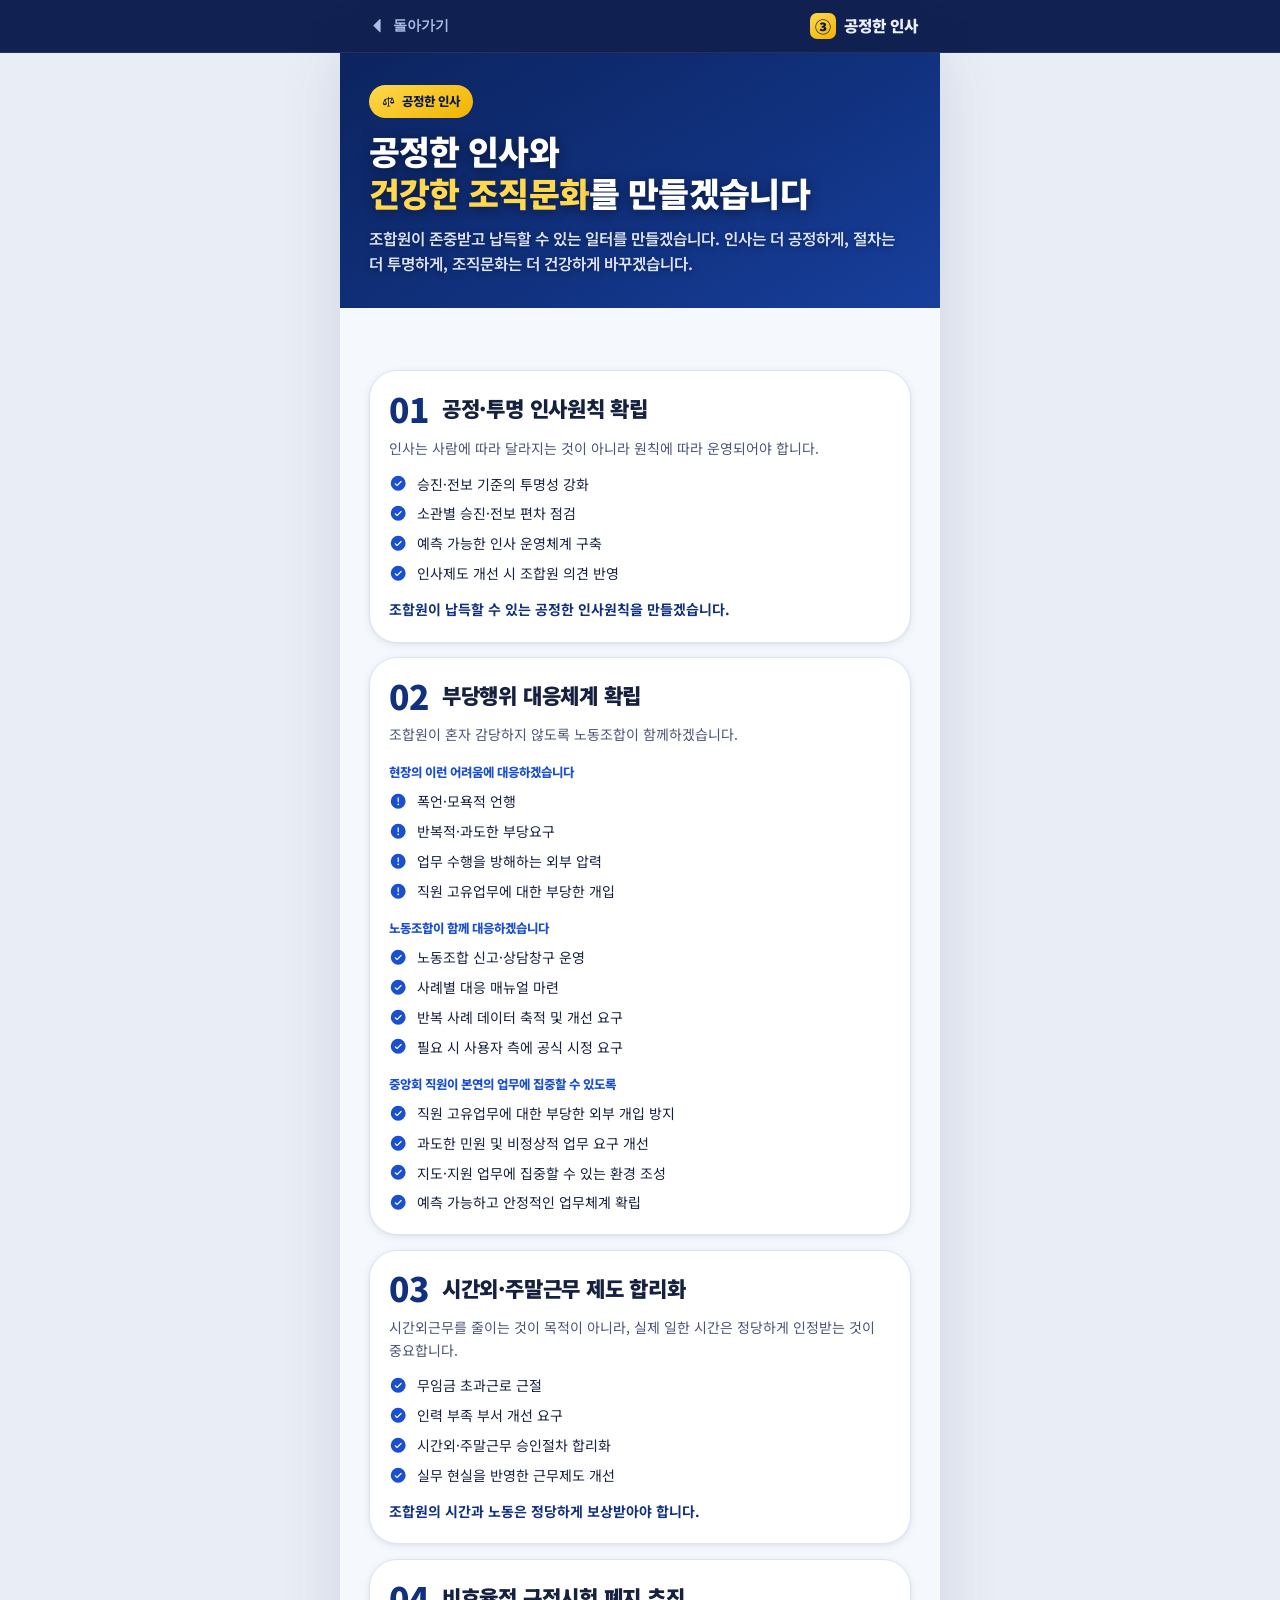
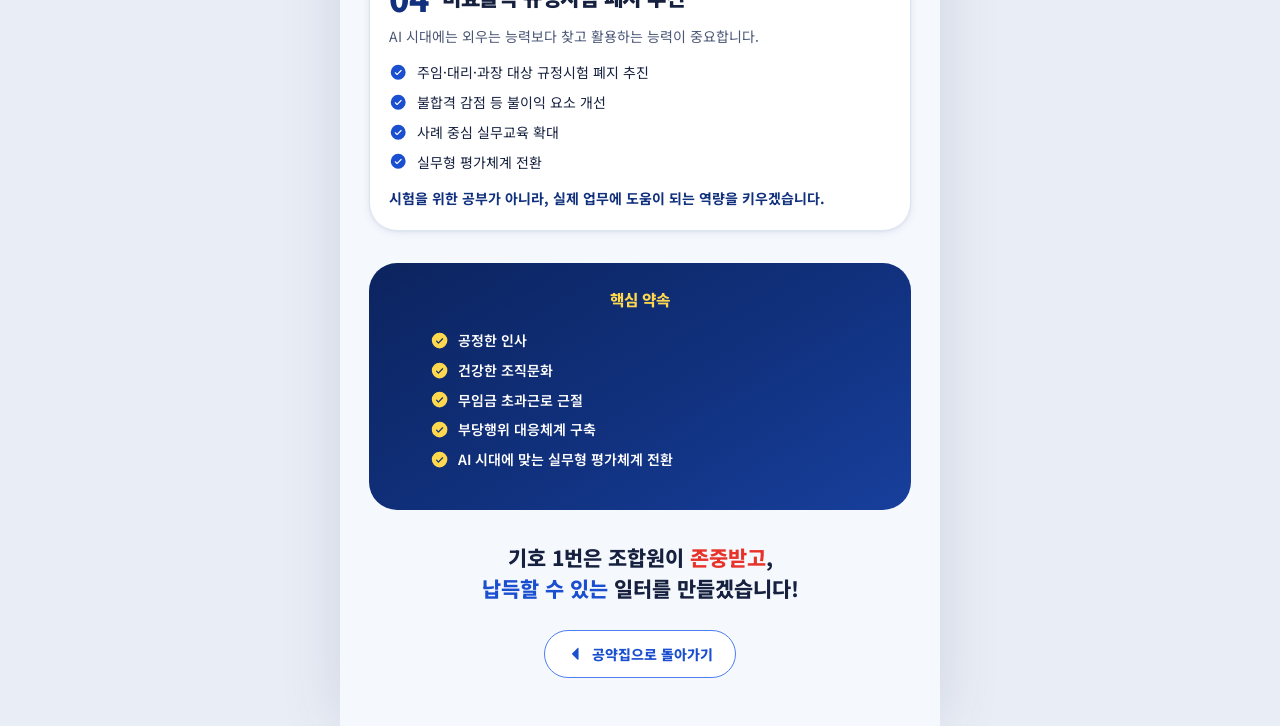
==== fair.html @ b84ca9b5 "공약집 콘텐츠 보강 및 상세 페이지 추가 - 상세 페이지 신규: fair / future / life / it-center / index-print - 후보 이미지 갱신, 신규 이" ====
<!DOCTYPE html>
<html lang="ko">
<head>
<meta charset="UTF-8">
<meta name="viewport" content="width=device-width, initial-scale=1.0, viewport-fit=cover">
<title>공정한 인사와 건강한 조직문화 · 기호 1번 공약집</title>
<link rel="preconnect" href="https://fonts.googleapis.com">
<link rel="preconnect" href="https://fonts.gstatic.com" crossorigin>
<link href="https://fonts.googleapis.com/css2?family=Noto+Sans+KR:wght@400;500;700;800;900&display=swap" rel="stylesheet">
<link rel="stylesheet" href="styles/tokens.css">
<link rel="stylesheet" href="styles/pledgebook.css">
<link rel="stylesheet" href="styles/icons.css">
<link rel="stylesheet" href="styles/detail.css">
</head>
<body>

<header class="dbar">
  <div class="dbar__in">
    <button class="dbar__back" onclick="history.length>1?history.back():location.href='index.html#pledges'"><i class="ic ic-caret-left"></i>돌아가기</button>
    <span class="dbar__t"><span class="dbar__num">③</span>공정한 인사</span>
  </div>
</header>

<main class="dpage">

  <section class="dhero">
    <div class="dhero__cap">
      <span class="dhero__badge"><i class="ic ic-scales"></i>공정한 인사</span>
      <h1 class="dhero__title">공정한 인사와<br><span class="gold">건강한 조직문화</span>를 만들겠습니다</h1>
      <p class="dhero__sub">조합원이 존중받고 납득할 수 있는 일터를 만들겠습니다. 인사는 더 공정하게, 절차는 더 투명하게, 조직문화는 더 건강하게 바꾸겠습니다.</p>
    </div>
  </section>

  <section class="dsec">
    <div class="dlist">

      <!-- 01 -->
      <article class="dcard">
        <div class="dcard__head"><span class="dcard__no">01</span><h3 class="dcard__title">공정·투명 인사원칙 확립</h3></div>
        <p class="dcard__lead">인사는 사람에 따라 달라지는 것이 아니라 원칙에 따라 운영되어야 합니다.</p>
        <ul class="dchecks">
          <li><i class="ic ic-check-circle"></i><span>승진·전보 기준의 투명성 강화</span></li>
          <li><i class="ic ic-check-circle"></i><span>소관별 승진·전보 편차 점검</span></li>
          <li><i class="ic ic-check-circle"></i><span>예측 가능한 인사 운영체계 구축</span></li>
          <li><i class="ic ic-check-circle"></i><span>인사제도 개선 시 조합원 의견 반영</span></li>
        </ul>
        <p class="dcard__lead" style="margin:.9rem 0 0;color:var(--navy-700);font-weight:700">조합원이 납득할 수 있는 공정한 인사원칙을 만들겠습니다.</p>
      </article>

      <!-- 02 -->
      <article class="dcard">
        <div class="dcard__head"><span class="dcard__no">02</span><h3 class="dcard__title">부당행위 대응체계 확립</h3></div>
        <p class="dcard__lead">조합원이 혼자 감당하지 않도록 노동조합이 함께하겠습니다.</p>
        <div class="dgroup">
          <div class="dgroup__t">현장의 이런 어려움에 대응하겠습니다</div>
          <ul class="dchecks">
            <li><i class="ic ic-warning-circle"></i><span>폭언·모욕적 언행</span></li>
            <li><i class="ic ic-warning-circle"></i><span>반복적·과도한 부당요구</span></li>
            <li><i class="ic ic-warning-circle"></i><span>업무 수행을 방해하는 외부 압력</span></li>
            <li><i class="ic ic-warning-circle"></i><span>직원 고유업무에 대한 부당한 개입</span></li>
          </ul>
        </div>
        <div class="dgroup">
          <div class="dgroup__t">노동조합이 함께 대응하겠습니다</div>
          <ul class="dchecks">
            <li><i class="ic ic-check-circle"></i><span>노동조합 신고·상담창구 운영</span></li>
            <li><i class="ic ic-check-circle"></i><span>사례별 대응 매뉴얼 마련</span></li>
            <li><i class="ic ic-check-circle"></i><span>반복 사례 데이터 축적 및 개선 요구</span></li>
            <li><i class="ic ic-check-circle"></i><span>필요 시 사용자 측에 공식 시정 요구</span></li>
          </ul>
        </div>
        <div class="dgroup">
          <div class="dgroup__t">중앙회 직원이 본연의 업무에 집중할 수 있도록</div>
          <ul class="dchecks">
            <li><i class="ic ic-check-circle"></i><span>직원 고유업무에 대한 부당한 외부 개입 방지</span></li>
            <li><i class="ic ic-check-circle"></i><span>과도한 민원 및 비정상적 업무 요구 개선</span></li>
            <li><i class="ic ic-check-circle"></i><span>지도·지원 업무에 집중할 수 있는 환경 조성</span></li>
            <li><i class="ic ic-check-circle"></i><span>예측 가능하고 안정적인 업무체계 확립</span></li>
          </ul>
        </div>
      </article>

      <!-- 03 -->
      <article class="dcard">
        <div class="dcard__head"><span class="dcard__no">03</span><h3 class="dcard__title">시간외·주말근무 제도 합리화</h3></div>
        <p class="dcard__lead">시간외근무를 줄이는 것이 목적이 아니라, 실제 일한 시간은 정당하게 인정받는 것이 중요합니다.</p>
        <ul class="dchecks">
          <li><i class="ic ic-check-circle"></i><span>무임금 초과근로 근절</span></li>
          <li><i class="ic ic-check-circle"></i><span>인력 부족 부서 개선 요구</span></li>
          <li><i class="ic ic-check-circle"></i><span>시간외·주말근무 승인절차 합리화</span></li>
          <li><i class="ic ic-check-circle"></i><span>실무 현실을 반영한 근무제도 개선</span></li>
        </ul>
        <p class="dcard__lead" style="margin:.9rem 0 0;color:var(--navy-700);font-weight:700">조합원의 시간과 노동은 정당하게 보상받아야 합니다.</p>
      </article>

      <!-- 04 -->
      <article class="dcard">
        <div class="dcard__head"><span class="dcard__no">04</span><h3 class="dcard__title">비효율적 규정시험 폐지 추진</h3></div>
        <p class="dcard__lead">AI 시대에는 외우는 능력보다 찾고 활용하는 능력이 중요합니다.</p>
        <ul class="dchecks">
          <li><i class="ic ic-check-circle"></i><span>주임·대리·과장 대상 규정시험 폐지 추진</span></li>
          <li><i class="ic ic-check-circle"></i><span>불합격 감점 등 불이익 요소 개선</span></li>
          <li><i class="ic ic-check-circle"></i><span>사례 중심 실무교육 확대</span></li>
          <li><i class="ic ic-check-circle"></i><span>실무형 평가체계 전환</span></li>
        </ul>
        <p class="dcard__lead" style="margin:.9rem 0 0;color:var(--navy-700);font-weight:700">시험을 위한 공부가 아니라, 실제 업무에 도움이 되는 역량을 키우겠습니다.</p>
      </article>
    </div>
  </section>

  <div class="dpromise">
    <div class="dpromise__t">핵심 약속</div>
    <ul class="dpromise__list">
      <li><i class="ic ic-check-circle"></i><span>공정한 인사</span></li>
      <li><i class="ic ic-check-circle"></i><span>건강한 조직문화</span></li>
      <li><i class="ic ic-check-circle"></i><span>무임금 초과근로 근절</span></li>
      <li><i class="ic ic-check-circle"></i><span>부당행위 대응체계 구축</span></li>
      <li><i class="ic ic-check-circle"></i><span>AI 시대에 맞는 실무형 평가체계 전환</span></li>
    </ul>
  </div>

  <div class="dclose">
    <p>기호 1번은 조합원이 <span class="red">존중받고</span>,<br><span class="blue">납득할 수 있는</span> 일터를 만들겠습니다!</p>
  </div>

  <div class="dback"><a href="index.html#pledges"><i class="ic ic-caret-left"></i>공약집으로 돌아가기</a></div>

</main>

<script src="data/icons.js"></script>
<script>
(function(){var m=window.ICONS||{};document.querySelectorAll('i.ic').forEach(function(el){var c=[].slice.call(el.classList).find(function(x){return x.indexOf('ic-')===0;});if(c&&m[c.slice(3)])el.innerHTML='<svg viewBox="0 0 256 256" aria-hidden="true">'+m[c.slice(3)]+'</svg>';});})();
</script>
</body>
</html>
---- styles/tokens.css ----
/* =====================================================================
   기호 1번 온라인 공약집 — 디자인 토큰
   전국금융산업노동조합 새마을금고중앙회지부 제2대 임원선거
   기존 공보물의 캠페인 비주얼 언어를 코드화한 토큰 세트
   ===================================================================== */

:root {
  /* ---- Color: Navy (신뢰/안정, hero·footer·헤더 배경) ---- */
  --navy-900: #08184a;
  --navy-800: #0c245f;
  --navy-700: #11317e;
  --navy-600: #173f9c;

  /* ---- Color: Blue (primary, 아이콘·번호배지·액션) ---- */
  --blue-600: #1a4fd0;
  --blue-500: #2563eb;
  --blue-400: #4f7ef0;
  --blue-100: #e6eefc;
  --blue-50:  #f3f7fe;

  /* ---- Color: Red (강조 키워드·핵심 숫자) ---- */
  --red-600: #d62318;
  --red-500: #e8332a;
  --red-100: #fde7e5;

  /* ---- Color: Gold (기호 1번·후보명, 네이비 위에서) ---- */
  --gold-500: #ffce21;
  --gold-400: #ffd84e;
  --gold-600: #f0b400;

  /* ---- Neutrals ---- */
  --ink:      #16213f;   /* 본문 기본 */
  --ink-soft: #4a5675;   /* 보조 본문 */
  --ink-mute: #8a94ad;   /* 캡션 */
  --line:     #dde4f2;   /* 카드 보더 */
  --line-soft:#eef2fa;
  --paper:    #f5f8fd;   /* 페이지 배경 */
  --white:    #ffffff;

  /* on-dark variants */
  --on-navy:        #eaf0ff;
  --on-navy-soft:   #aebde6;

  /* ---- Type families (전체 Noto Sans KR 통일) ---- */
  --font-display: 'Noto Sans KR', sans-serif;   /* 초강조 헤드라인 (900) */
  --font-head:    'Noto Sans KR', sans-serif;   /* 섹션 타이틀 (800/900) */
  --font-body:    'Noto Sans KR', sans-serif;   /* 본문 */

  /* ---- Type scale (fluid) ---- */
  --t-hero:   clamp(2.6rem, 7.5vw, 5.2rem);
  --t-h1:     clamp(2rem, 5vw, 3.4rem);
  --t-h2:     clamp(1.5rem, 3.4vw, 2.4rem);
  --t-h3:     clamp(1.15rem, 2vw, 1.5rem);
  --t-lead:   clamp(1.05rem, 1.6vw, 1.3rem);
  --t-body:   clamp(0.98rem, 1.2vw, 1.08rem);
  --t-sm:     0.875rem;
  --t-xs:     0.78rem;

  /* ---- Radius ---- */
  --r-sm: 8px;
  --r-md: 14px;
  --r-lg: 20px;
  --r-xl: 28px;
  --r-pill: 999px;

  /* ---- Shadow / elevation ---- */
  --sh-card:  0 2px 10px rgba(16, 34, 80, 0.07), 0 1px 3px rgba(16, 34, 80, 0.05);
  --sh-raise: 0 12px 32px rgba(13, 36, 95, 0.14), 0 4px 10px rgba(13, 36, 95, 0.08);
  --sh-navy:  0 18px 44px rgba(8, 24, 74, 0.34);
  --sh-inset: inset 0 0 0 1px var(--line);

  /* ---- Spacing rhythm ---- */
  --gap: clamp(1rem, 2.4vw, 1.6rem);
  --section-pad: clamp(3.5rem, 8vw, 7rem);
  --maxw: 1120px;

  /* ---- Brand gradients ---- */
  --grad-navy: linear-gradient(150deg, #0c245f 0%, #11317e 55%, #173f9c 100%);
  --grad-blue-badge: linear-gradient(160deg, #2a63e8 0%, #143fa8 100%);
  --grad-gold: linear-gradient(150deg, #ffd84e, #f0b400);
}

/* =====================================================================
   Semantic base
   ===================================================================== */
* { box-sizing: border-box; }
html { -webkit-text-size-adjust: 100%; scroll-behavior: smooth; }
body {
  margin: 0;
  font-family: var(--font-body);
  font-size: var(--t-body);
  line-height: 1.72;
  color: var(--ink);
  background: var(--paper);
  word-break: keep-all;       /* 한글 단어 단위 줄바꿈 */
  -webkit-font-smoothing: antialiased;
  text-rendering: optimizeLegibility;
}

h1, h2, h3, h4 { font-family: var(--font-head); margin: 0; line-height: 1.2; font-weight: 900; letter-spacing: -0.01em; }
p { margin: 0; }
a { color: inherit; text-decoration: none; }
img { display: block; max-width: 100%; }

.display { font-family: var(--font-display); font-weight: 900; line-height: 1.08; letter-spacing: -0.01em; }

/* 강조 토큰 — 기존 공보물의 키워드 강조 방식 */
.em-red   { color: var(--red-500); }
.em-blue  { color: var(--blue-600); }
.em-gold  { color: var(--gold-600); }
.em-under { background: linear-gradient(transparent 62%, var(--gold-400) 62%); padding: 0 .04em; }

/* 레이아웃 유틸 */
.wrap { width: 100%; max-width: var(--maxw); margin-inline: auto; padding-inline: clamp(1.1rem, 4vw, 2rem); }
.center { text-align: center; }
.stack { display: flex; flex-direction: column; }
---- styles/pledgebook.css ----
/* =====================================================================
   기호 1번 온라인 공약집 — 컴포넌트 (모바일 앱형 단일 컬럼)
   ===================================================================== */

:root { --col: 600px; --bnav-h: 64px; }

body { background: #e9eef6; }

/* 앱 컬럼 — 모바일 풀폭, 데스크톱 중앙 카드 */
.app {
  width: 100%; max-width: var(--col);
  margin-inline: auto;
  background: var(--paper);
  min-height: 100vh;
  padding-bottom: calc(var(--bnav-h) + env(safe-area-inset-bottom, 0px) + 8px);
  box-shadow: 0 0 60px rgba(8,24,74,.12);
  overflow: clip;
}

/* ---------------------------------------------------------------------
   Top bar
   --------------------------------------------------------------------- */
.topbar {
  position: sticky; top: 0; z-index: 40;
  background: rgba(8,24,74,.96); backdrop-filter: blur(8px);
  color: var(--on-navy); border-bottom: 1px solid rgba(255,255,255,.08);
}
.topbar__inner {
  max-width: var(--col); margin-inline: auto;
  height: 52px; display: flex; align-items: center; gap: .8rem;
  padding-inline: clamp(1rem, 5vw, 1.4rem);
}
.topbar__mark { display: flex; align-items: center; gap: .5rem; font-family: var(--font-head); font-weight: 900; font-size: .98rem; }
.topbar__num { display: grid; place-items: center; width: 26px; height: 26px; border-radius: 6px; background: var(--grad-gold); color: var(--navy-900); font-family: var(--font-display); font-size: 1rem; line-height: 1; }
.topbar__names { margin-left: auto; font-size: var(--t-sm); color: var(--on-navy-soft); font-weight: 500; }

/* ---------------------------------------------------------------------
   Hero
   --------------------------------------------------------------------- */
.hero { position: relative; overflow: hidden; background: var(--grad-navy); color: var(--on-navy); padding: 0; }
/* media wrapper holds the FULL portrait castle + scrim + copy + candidates */
.hero__media { position: relative; }
/* castle shown in FULL (no crop) — 세로 성벽 + 깃발 전체 노출 */
.hero__castle { display: block; width: 100%; height: auto; object-fit: cover; object-position: center top; z-index: 1; }
/* legibility scrim — darken the top (copy) and bottom (candidate base → navy) */
.hero__scrim { position: absolute; inset: 0; z-index: 2; pointer-events: none;
  background:
    linear-gradient(112deg, rgba(4,11,38,.82) 0%, rgba(4,11,38,.5) 44%, rgba(4,11,38,.08) 70%, transparent 82%),
    linear-gradient(180deg, rgba(4,11,38,.72) 0%, rgba(4,11,38,.28) 26%, transparent 46%),
    linear-gradient(180deg, transparent 72%, rgba(8,24,74,.45) 88%, var(--navy-900) 100%); }

/* full catchphrase (title + sub together) overlaid top-left */
.hero__in { position: absolute; top: 0; left: 0; right: 0; z-index: 4; padding: clamp(1.3rem,5vw,2.1rem) clamp(1.3rem,5vw,1.8rem) 0; }
.hero__eyebrow { display: inline-flex; align-items: center; gap: .5rem; font-size: var(--t-xs); font-weight: 800; color: #fff; margin-bottom: .8rem; text-shadow: 0 1px 3px rgba(0,0,0,.85), 0 2px 8px rgba(0,0,0,.6); }
.hero__eyebrow::before { content: ""; width: 22px; height: 2px; background: var(--gold-500); }
.hero__title { font-family: var(--font-display); font-weight: 900; font-size: clamp(2.1rem,8.8vw,3.3rem); line-height: 1.08; letter-spacing: -.02em; margin: 0; display: flex; flex-direction: column; text-shadow: 0 1px 2px rgba(0,0,0,.6), 0 2px 6px rgba(0,0,0,.55), 0 6px 22px rgba(0,0,0,.6); }
.hero__title .l1, .hero__title .l2 { color: #fff; }
.hero__title .l3 { color: #ff5346; text-shadow: 0 1px 2px rgba(0,0,0,.7), 0 2px 8px rgba(0,0,0,.55), 0 0 1px rgba(0,0,0,.6); }
.hero__rule { width: 44px; height: 3px; background: rgba(255,255,255,.8); margin: .9rem 0; border-radius: 2px; box-shadow: 0 1px 3px rgba(0,0,0,.5); }
.hero__sub { font-size: clamp(1rem,3.8vw,1.25rem); color: #fff; font-weight: 700; line-height: 1.55; margin: 0; text-shadow: 0 1px 2px rgba(0,0,0,.8), 0 2px 10px rgba(0,0,0,.65); }
.hero__sub b { color: #ff6a5e; font-weight: 800; }

/* hero 3-person photo row — stand in front of the wall base (bottom of media) */
.hero__trio { position: absolute; bottom: 0; left: 0; right: 0; z-index: 4; display: grid; grid-template-columns: 1fr 1.18fr 1fr; align-items: end; gap: 0; }
.hero__trio figure { position: relative; margin: 0; text-align: center; }
.hero__trio img { width: 100%; display: block; filter: drop-shadow(0 6px 10px rgba(4,10,30,.55)) drop-shadow(0 16px 30px rgba(4,10,30,.5)) drop-shadow(0 0 2px rgba(0,0,0,.45)); -webkit-mask-image: linear-gradient(to bottom, #000 72%, transparent 99%); mask-image: linear-gradient(to bottom, #000 72%, transparent 99%); }
.hero__trio .p-side { z-index: 1; }
.hero__trio .p-lead { z-index: 2; margin-bottom: 0; }
.hero__trio .p-side img { width: 116%; }
.hero__trio .p-left img { margin-right: -16%; }
.hero__trio .p-right img { margin-left: -16%; }
.hero__trio figcaption { position: absolute; left: 50%; bottom: 2.4rem; transform: translateX(-50%); white-space: nowrap; z-index: 5; }
.htag { display: inline-flex; flex-direction: column; align-items: center; gap: 1px; background: rgba(8,24,74,.66); border: 1px solid rgba(255,255,255,.18); backdrop-filter: blur(4px); border-radius: var(--r-pill); padding: .3rem .8rem; }
.htag b { font-family: var(--font-head); font-weight: 900; font-size: .95rem; color: #fff; line-height: 1; }
.htag span { font-size: .58rem; color: var(--gold-400); font-weight: 700; }
.hero__trio .p-lead .htag b { color: #fff; }
.hero__trioground { position: absolute; left: 0; right: 0; bottom: -2.4rem; height: 60%; background: radial-gradient(60% 80% at 50% 100%, rgba(79,126,240,.4), transparent 70%); pointer-events: none; }

/* hero candidate rectangular badges (강민규 · 김삼중 · 오동희) */
.hero__badges { position: relative; z-index: 4; display: grid; grid-template-columns: repeat(3, 1fr); gap: 2px; background: rgba(255,255,255,.1); padding: 2px; }
.hbadge { display: flex; flex-direction: column; align-items: center; gap: .35rem; text-align: center; padding: .9rem .5rem 1rem; background: linear-gradient(180deg, #16357e 0%, #0b1f56 100%); }
.hbadge__role { font-family: var(--font-head); font-weight: 700; font-size: clamp(.62rem,2.4vw,.78rem); color: #cdd9f5; }
.hbadge__name { font-family: var(--font-head); font-weight: 900; font-size: clamp(1.05rem,4.6vw,1.5rem); color: #fff; line-height: 1; letter-spacing: -.01em; }
.hbadge__tag { font-size: clamp(.6rem,2.4vw,.78rem); color: #b9c6ea; line-height: 1.5; margin-top: .15rem; word-break: keep-all; }
.hbadge__tag b { display: block; font-family: var(--font-head); font-weight: 800; color: var(--gold-400); font-size: clamp(.72rem,2.9vw,.92rem); margin-top: .1rem; }

/* team cards */
.team-grid { display: grid; gap: .7rem; }
.tcard { background: var(--white); border: 1px solid var(--line); border-radius: var(--r-lg); padding: 1.1rem 1.2rem; box-shadow: var(--sh-card); display: flex; flex-direction: column; gap: .35rem; border-left: 4px solid var(--blue-500); }
.tcard--lead { border-left-color: var(--gold-500); background: linear-gradient(180deg, var(--blue-50), var(--white)); }
.tcard__role { font-size: var(--t-xs); font-weight: 700; color: var(--blue-600); }
.tcard--lead .tcard__role { color: var(--gold-600); }
.tcard__name { font-family: var(--font-head); font-weight: 900; font-size: 1.5rem; color: var(--navy-800); letter-spacing: -.01em; display: flex; align-items: baseline; gap: .5rem; }
.tcard__name small { font-family: var(--font-body); font-weight: 500; font-size: .72rem; color: var(--ink-mute); }
.tcard__tag { font-size: var(--t-sm); color: var(--ink-soft); line-height: 1.5; margin-top: .2rem; }
.tcard__tag b { font-family: var(--font-head); font-weight: 800; color: var(--ink); }

/* Buttons */
.btn { display: inline-flex; align-items: center; justify-content: center; gap: .55rem; font-family: var(--font-head); font-weight: 800; font-size: 1.02rem; padding: .95rem 1.3rem; border-radius: var(--r-md); border: none; cursor: pointer; transition: transform .12s ease, box-shadow .15s ease, background .15s; }
.btn .ic { font-size: 1.2em; }
.btn:active { transform: scale(.97); }
.btn--gold { background: var(--grad-gold); color: var(--navy-900); box-shadow: 0 6px 18px rgba(240,180,0,.32); }
.btn--gold:hover { box-shadow: 0 9px 24px rgba(240,180,0,.42); }
.btn--ghost { background: rgba(255,255,255,.08); color: #fff; border: 1.5px solid rgba(255,255,255,.28); }
.btn--ghost:hover { background: rgba(255,255,255,.16); }

/* ---------------------------------------------------------------------
   Section scaffold
   --------------------------------------------------------------------- */
.sec { padding: clamp(2.4rem,8vw,3.4rem) clamp(1.3rem,5vw,1.8rem); }
.sec--tint { background: var(--white); }
.sec--navy { background: var(--grad-navy); color: var(--on-navy); }
.sec__head { margin-bottom: 1.5rem; }
.kicker { display: inline-flex; align-items: center; gap: .45rem; font-family: var(--font-head); font-weight: 800; font-size: var(--t-xs); color: var(--blue-600); background: var(--blue-100); padding: .38rem .8rem; border-radius: var(--r-pill); margin-bottom: .8rem; }
.kicker .ic { font-size: 1.05em; }
.kicker--plain { background: var(--blue-50); }
.sec--navy .kicker { color: var(--navy-900); background: var(--gold-400); }
.sec__title { font-family: var(--font-head); font-weight: 900; font-size: clamp(1.5rem,6vw,2rem); letter-spacing: -.02em; line-height: 1.22; }
.sec__title .red { color: var(--red-500); }
.sec--navy .sec__title .red { color: var(--gold-400); }
.sec__lead { margin-top: .6rem; color: var(--ink-soft); font-size: var(--t-sm); }
.sec--navy .sec__lead { color: var(--on-navy-soft); }
.sec__sub { margin: 2.2rem 0 1.1rem; }
.sub__title { font-family: var(--font-head); font-weight: 900; font-size: clamp(1.2rem,4.5vw,1.5rem); letter-spacing: -.01em; }
.sub__title .red { color: var(--red-500); }

/* ---------------------------------------------------------------------
   Stat grid (count-up)
   --------------------------------------------------------------------- */
.statgrid { display: grid; grid-template-columns: repeat(2,1fr); gap: .7rem; }
.stat { background: var(--white); border: 1px solid var(--line); border-radius: var(--r-lg); padding: 1.2rem 1rem; text-align: center; box-shadow: var(--sh-card); }
.stat .ic { font-size: 1.7rem; color: var(--blue-600); }
.stat__num { font-family: var(--font-display); font-size: clamp(1.9rem,8vw,2.5rem); line-height: 1; margin: .5rem 0 .35rem; color: var(--navy-800); }
.stat__num small { font-size: .42em; font-family: var(--font-head); margin-left: 1px; }
.stat__lab { font-size: var(--t-xs); color: var(--ink-soft); font-weight: 500; line-height: 1.45; word-break: keep-all; }

/* ---------------------------------------------------------------------
   Before / After
   --------------------------------------------------------------------- */
.ba-grid { display: grid; grid-template-columns: repeat(2,1fr); gap: .7rem; }
@media (max-width: 380px) { .ba-grid { grid-template-columns: 1fr; } }
.ba { background: var(--white); border: 1px solid var(--line); border-radius: var(--r-md); padding: 1rem; box-shadow: var(--sh-card); display: flex; flex-direction: column; gap: .7rem; }
.ba__cat { display: inline-flex; align-items: center; gap: .35rem; font-size: var(--t-xs); font-weight: 700; color: var(--blue-600); }
.ba__cat .ic { font-size: 1.05em; }
.ba__title { font-family: var(--font-head); font-weight: 800; font-size: .98rem; letter-spacing: -.01em; line-height: 1.3; }
.ba__rows { display: grid; grid-template-columns: 1fr auto 1fr; align-items: center; gap: .35rem; margin-top: auto; }
.ba__from, .ba__to { border-radius: 10px; padding: .55rem .35rem; text-align: center; }
.ba__from { background: var(--line-soft); }
.ba__to { background: var(--blue-50); border: 1.5px solid var(--blue-400); }
.ba__cap { display: block; font-size: .62rem; font-weight: 700; margin-bottom: .2rem; }
.ba__from .ba__cap { color: var(--ink-mute); } .ba__to .ba__cap { color: var(--blue-600); }
.ba__val { font-family: var(--font-head); font-weight: 900; font-size: .95rem; line-height: 1.15; }
.ba__from .ba__val { color: var(--ink-mute); } .ba__to .ba__val { color: var(--blue-600); }
.ba__arrow { color: var(--red-500); font-size: 1.1rem; }

/* Achievements list */
.achv-more { margin-top: 1.4rem; text-align: center; }
.achv-toggle { display: inline-flex; align-items: center; gap: .5rem; cursor: pointer; font-family: var(--font-head); font-weight: 800; font-size: var(--t-sm); color: var(--blue-600); background: var(--white); border: 1.5px solid var(--blue-400); border-radius: var(--r-pill); padding: .7rem 1.3rem; }
.achv-toggle:hover { background: var(--blue-600); color: #fff; }
.achv-toggle .ic { transition: transform .25s; }
.achv-toggle[aria-expanded="true"] .ic { transform: rotate(90deg); }
.achv-list { margin-top: 1.2rem; display: grid; gap: .55rem; text-align: left; }
.achv-list[hidden] { display: none; }
.achv-item { display: grid; grid-template-columns: auto 1fr; gap: .7rem; align-items: start; background: var(--white); border: 1px solid var(--line); border-radius: var(--r-md); padding: .8rem .95rem; }
.achv-item .ic { color: var(--blue-600); font-size: 1.25rem; margin-top: .1rem; }
.achv-item h4 { font-family: var(--font-head); font-weight: 800; font-size: var(--t-sm); margin-bottom: .15rem; }
.achv-item p { font-size: var(--t-xs); color: var(--ink-soft); line-height: 1.5; }
.achv-item .chg { color: var(--red-500); font-weight: 700; }

/* ---------------------------------------------------------------------
   책임 — 4개 하위 카테고리 카드 (navy section)
   --------------------------------------------------------------------- */
.cat-list { display: grid; gap: 1rem; }
.cat { background: rgba(255,255,255,.06); border: 1px solid rgba(255,255,255,.14); border-radius: var(--r-xl); padding: 1.4rem 1.3rem 1.3rem; }
.cat--it { border-color: rgba(255,206,33,.5); background: linear-gradient(180deg, rgba(255,206,33,.08), rgba(255,255,255,.04)); }
.cat__head { display: flex; align-items: center; gap: .7rem; margin-bottom: .7rem; }
.cat__no { font-family: var(--font-display); font-size: clamp(1.7rem,6vw,2.2rem); color: var(--gold-400); line-height: 1; flex: none; }
.cat__title { font-family: var(--font-head); font-weight: 900; font-size: clamp(1.12rem,4.4vw,1.45rem); color: #fff; letter-spacing: -.01em; line-height: 1.28; }
.cat__lead { font-family: var(--font-head); font-weight: 800; font-size: var(--t-sm); color: var(--gold-400); margin: 0 0 1rem; }
.cat__points { list-style: none; margin: 0; padding: 0; display: grid; gap: .6rem; }
.cat__points li { display: grid; grid-template-columns: auto 1fr; gap: .65rem; align-items: start; font-size: var(--t-sm); color: #e7edfb; line-height: 1.5; word-break: keep-all; }
.cat__points .ic { color: var(--gold-400); font-size: 1.2rem; margin-top: .05rem; }
.cat__note { margin: 1.1rem 0 0; padding-top: 1rem; border-top: 1px solid rgba(255,255,255,.13); font-size: var(--t-xs); color: #c2cef0; line-height: 1.65; word-break: keep-all; }
.cat__more { margin-top: 1.2rem; display: inline-flex; align-items: center; gap: .45rem; font-family: var(--font-head); font-weight: 800; font-size: var(--t-sm); color: var(--navy-900); background: var(--grad-gold); border: none; border-radius: var(--r-pill); padding: .65rem 1.25rem; cursor: pointer; transition: transform .12s, box-shadow .15s; }
.cat__more .ic { font-size: 1.05em; }
.cat__more:hover { box-shadow: 0 6px 16px rgba(240,180,0,.4); }
.cat__more:active { transform: scale(.97); }
.cat__draft { margin: .8rem 0 0; font-size: var(--t-xs); color: #e7edfb; background: rgba(255,255,255,.07); border: 1px dashed rgba(255,206,33,.55); border-radius: var(--r-md); padding: .8rem .95rem; line-height: 1.6; }
.cat__draft[hidden] { display: none; }

/* ---------------------------------------------------------------------
   Infographic gallery
   --------------------------------------------------------------------- */
.gallery-grid { display: grid; grid-template-columns: repeat(2,1fr); gap: .65rem; }
.gcard { position: relative; display: block; border: none; padding: 0; cursor: pointer; background: var(--white); border: 1px solid var(--line); border-radius: var(--r-md); overflow: hidden; box-shadow: var(--sh-card); text-align: left; transition: transform .14s ease, box-shadow .18s ease; }
.gcard:hover { transform: translateY(-2px); box-shadow: var(--sh-raise); }
.gcard:active { transform: scale(.98); }
.gcard img { width: 100%; aspect-ratio: 16/9; object-fit: cover; object-position: top center; display: block; background: var(--blue-50); }
.gcard__no { position: absolute; top: 6px; left: 6px; display: grid; place-items: center; min-width: 24px; height: 24px; padding: 0 5px; border-radius: 7px; background: var(--navy-800); color: var(--gold-400); font-family: var(--font-display); font-size: .95rem; line-height: 1; box-shadow: 0 2px 6px rgba(0,0,0,.25); }
.gcard__zoom { position: absolute; top: 6px; right: 6px; display: grid; place-items: center; width: 26px; height: 26px; border-radius: 8px; background: rgba(8,24,74,.78); color: #fff; font-size: .9rem; }
.gcard__cap { display: block; padding: .55rem .65rem; font-family: var(--font-head); font-weight: 800; font-size: .78rem; line-height: 1.32; color: var(--ink); word-break: keep-all; }

/* ---------------------------------------------------------------------
   Pledge accordion
   --------------------------------------------------------------------- */
.pledge-list { display: grid; gap: .6rem; }
.pledge { background: var(--white); border: 1px solid var(--line); border-radius: var(--r-lg); overflow: hidden; box-shadow: var(--sh-card); color: var(--ink); }
.pledge--flag { border-color: var(--gold-500); box-shadow: 0 0 0 1px var(--gold-500), var(--sh-card); }
.pledge__head { width: 100%; display: grid; grid-template-columns: auto auto 1fr auto; align-items: center; gap: .7rem; padding: .9rem 1rem; background: none; border: none; cursor: pointer; text-align: left; font: inherit; }
.pledge__no { font-family: var(--font-display); font-size: 1.5rem; line-height: 1; color: var(--navy-700); }
.pledge--flag .pledge__no { color: var(--gold-600); }
.pledge__icbox { display: grid; place-items: center; width: 38px; height: 38px; border-radius: 11px; background: var(--grad-navy); color: var(--blue-400); }
.pledge__icbox .ic { font-size: 1.3rem; }
.pledge__head-tx { min-width: 0; }
.pledge__cat { display: block; font-size: .66rem; font-weight: 700; color: var(--ink-mute); margin-bottom: .12rem; }
.pledge__cat b { color: var(--gold-600); }
.pledge__title { display: block; font-family: var(--font-head); font-weight: 900; font-size: 1rem; letter-spacing: -.01em; line-height: 1.28; color: var(--ink); word-break: keep-all; }
.pledge__title em { font-style: normal; color: var(--red-500); }
.pledge__chev { color: var(--ink-mute); font-size: 1.1rem; transition: transform .28s ease; }
.pledge.open .pledge__chev { transform: rotate(90deg); }
.pledge__panel { display: grid; grid-template-rows: 0fr; transition: grid-template-rows .32s ease; }
.pledge.open .pledge__panel { grid-template-rows: 1fr; }
.pledge__panel-in { overflow: hidden; }
.pledge__panel-in > * { padding-inline: 1rem; }
.pledge__sub { color: var(--ink-soft); font-size: var(--t-sm); padding-top: .2rem; padding-bottom: .9rem; }
.pledge__points { display: grid; gap: .65rem; padding-bottom: 1rem; }
.point { display: grid; grid-template-columns: auto 1fr; gap: .7rem; align-items: start; }
.point__ic { display: grid; place-items: center; width: 32px; height: 32px; border-radius: 9px; background: var(--blue-100); color: var(--blue-600); flex: none; }
.point__ic .ic { font-size: 1.15rem; }
.point__tx b { display: block; font-family: var(--font-head); font-weight: 800; font-size: var(--t-sm); line-height: 1.4; color: var(--ink); }
.point__tx > span { color: var(--ink-soft); font-size: var(--t-xs); }
.point__tx em { font-style: normal; color: var(--red-500); font-weight: 700; }
.metric { display: inline-flex; align-items: baseline; gap: .3rem; }
.metric .from { color: var(--ink-mute); text-decoration: line-through; font-weight: 700; }
.metric .arrow { color: var(--red-500); font-weight: 900; }
.metric .to { font-family: var(--font-display); color: var(--red-500); font-size: 1.2em; }
.pledge__foot { display: flex; align-items: center; gap: .55rem; margin: 0 1rem 1rem; padding: .75rem .9rem; background: var(--blue-50); border-radius: var(--r-md); font-family: var(--font-head); font-weight: 800; font-size: var(--t-sm); color: var(--navy-700); }
.pledge__foot .ic { color: var(--blue-600); font-size: 1.25rem; flex: none; }
.pledge__foot em { font-style: normal; color: var(--red-500); }

/* ---------------------------------------------------------------------
   CTA / Share
   --------------------------------------------------------------------- */
.cta { text-align: center; position: relative; overflow: hidden; }
.cta::before { content: ""; position: absolute; inset: 0; background: radial-gradient(80% 90% at 50% 0%, rgba(79,126,240,.3), transparent 60%); }
.cta > * { position: relative; }
.cta__shield .ic { font-size: 3.4rem; color: var(--gold-400); }
.cta__title { font-family: var(--font-display); font-size: clamp(2rem,9vw,2.6rem); line-height: 1.08; margin: .8rem 0; }
.cta__title .gold { color: var(--gold-400); }
.cta__lead { font-size: var(--t-sm); color: var(--on-navy); margin: 0 auto 1.4rem; max-width: 32ch; }
.cta__ballot { display: inline-flex; align-items: center; gap: .8rem; background: rgba(255,255,255,.08); border: 1px solid rgba(255,255,255,.18); border-radius: var(--r-lg); padding: .9rem 1.2rem; }
.cta__ballot .num { display: grid; place-items: center; width: 46px; height: 46px; border-radius: 11px; background: var(--grad-gold); color: var(--navy-900); font-family: var(--font-display); font-size: 1.7rem; }
.cta__ballot .tx { text-align: left; }
.cta__ballot .tx b { display: block; font-family: var(--font-head); font-weight: 900; font-size: 1.05rem; color: #fff; }
.cta__ballot .tx span { font-size: var(--t-xs); color: var(--on-navy-soft); }
.share { margin-top: 2rem; padding-top: 1.6rem; border-top: 1px solid rgba(255,255,255,.14); }
.share__lab { font-size: var(--t-sm); color: var(--on-navy-soft); margin-bottom: .9rem; }
.share__btns { display: flex; gap: .6rem; justify-content: center; }
.sbtn { display: inline-flex; align-items: center; gap: .5rem; font-family: var(--font-head); font-weight: 800; font-size: var(--t-sm); padding: .8rem 1.3rem; border-radius: var(--r-pill); border: 1.5px solid rgba(255,255,255,.28); background: rgba(255,255,255,.08); color: #fff; cursor: pointer; transition: background .15s, transform .12s; }
.sbtn:hover { background: rgba(255,255,255,.18); } .sbtn:active { transform: scale(.96); }
.sbtn .ic { font-size: 1.15em; color: var(--gold-400); }

/* ---------------------------------------------------------------------
   Footer
   --------------------------------------------------------------------- */
.foot { background: var(--navy-900); color: var(--on-navy-soft); padding: 2rem clamp(1.3rem,5vw,1.8rem) 2.4rem; text-align: center; }
.foot__org { font-size: var(--t-sm); font-weight: 600; color: var(--on-navy); line-height: 1.5; }
.foot__id { display: inline-flex; align-items: center; gap: .7rem; margin: 1rem 0; }
.foot__id .num { display: grid; place-items: center; width: 30px; height: 30px; border-radius: 7px; background: var(--grad-gold); color: var(--navy-900); font-family: var(--font-display); font-size: 1.1rem; }
.foot__id .nm { font-family: var(--font-head); font-weight: 900; color: #fff; font-size: 1rem; }
.foot__note { font-size: var(--t-xs); color: var(--ink-mute); line-height: 1.6; }

/* ---------------------------------------------------------------------
   Bottom nav
   --------------------------------------------------------------------- */
.bnav {
  position: fixed; bottom: 0; left: 50%; transform: translateX(-50%);
  width: 100%; max-width: var(--col); z-index: 45;
  display: grid; grid-template-columns: repeat(5,1fr);
  background: rgba(255,255,255,.94); backdrop-filter: blur(12px);
  border-top: 1px solid var(--line);
  box-shadow: 0 -6px 24px rgba(8,24,74,.10);
  padding-bottom: env(safe-area-inset-bottom, 0px);
}
.bnav__btn { display: flex; flex-direction: column; align-items: center; justify-content: center; gap: 2px; height: var(--bnav-h); background: none; border: none; cursor: pointer; color: var(--ink-mute); font-family: var(--font-head); font-weight: 700; font-size: .68rem; transition: color .15s; }
.bnav__btn .ic { font-size: 1.4rem; }
.bnav__btn.active { color: var(--blue-600); }
.bnav__btn:active { transform: scale(.94); }

/* ---------------------------------------------------------------------
   Lightbox
   --------------------------------------------------------------------- */
.lb { position: fixed; inset: 0; z-index: 90; display: none; flex-direction: column; background: rgba(6,15,40,.94); backdrop-filter: blur(6px); }
.lb.open { display: flex; }
.lb__bar { display: flex; align-items: center; justify-content: space-between; padding: 1rem 1.2rem; color: #fff; }
.lb__count { font-family: var(--font-head); font-weight: 800; font-size: var(--t-sm); color: var(--on-navy-soft); }
.lb__count #lb-cur { color: var(--gold-400); }
.lb__close { display: grid; place-items: center; width: 40px; height: 40px; border-radius: 50%; background: rgba(255,255,255,.12); border: none; color: #fff; font-size: 1.3rem; cursor: pointer; }
.lb__close:hover { background: rgba(255,255,255,.22); }
.lb__stage { flex: 1; display: flex; align-items: center; justify-content: center; gap: .4rem; padding: 0 .6rem; min-height: 0; }
.lb__img { max-width: 100%; max-height: 100%; object-fit: contain; border-radius: 10px; box-shadow: 0 20px 60px rgba(0,0,0,.5); }
.lb__nav { flex: none; display: grid; place-items: center; width: 44px; height: 44px; border-radius: 50%; background: rgba(255,255,255,.14); border: none; color: #fff; font-size: 1.4rem; cursor: pointer; transition: background .15s; }
.lb__nav:hover { background: rgba(255,255,255,.26); }
.lb__cap { padding: 1rem 1.2rem calc(1.2rem + env(safe-area-inset-bottom,0px)); text-align: center; color: #fff; font-family: var(--font-head); font-weight: 800; font-size: var(--t-sm); word-break: keep-all; }

/* ---------------------------------------------------------------------
   반응형 하드닝 — 모든 브라우저·소형 화면에서 넘침/찌그러짐 방지
   --------------------------------------------------------------------- */
img, svg, video { max-width: 100%; }
.hbadge, .navcard, .cat, .dcard, .dtask, .hublink, .point, .pledge, .stat, .ba, .achv-item { min-width: 0; }
.hbadge__name, .hbadge__role, .hbadge__tag,
.navcard__title, .navcard__sub, .navcard__desc,
.hublink__tx, .hublink__tx b, .point__tx, .cat__points li, .dchecks li,
.ba__title, .achv-item p, .stat__lab, .hstat__lab { min-width: 0; overflow-wrap: anywhere; }

@media (max-width: 360px) {
  .hbadge { padding: .7rem .28rem .8rem; gap: .25rem; }
  .hbadge__role { font-size: .56rem; }
  .hbadge__tag { font-size: .58rem; }
  .hbadge__tag b { font-size: .66rem; }
  .statgrid { gap: .5rem; }
  .dtasks { grid-template-columns: 1fr; }
  .hub__stats { grid-template-columns: repeat(2,1fr); }
}

/* ---------------------------------------------------------------------
   Reveal + hero entrance
   --------------------------------------------------------------------- */
@media (prefers-reduced-motion: no-preference) {
  .reveal { opacity: 0; transform: translateY(18px); transition: opacity .55s ease, transform .55s ease; }
  .reveal.in { opacity: 1; transform: none; }
  .hero__in > * { animation: heroUp .6s ease both; }
  .hero__ballot { animation-delay: .05s; } .hero__title { animation-delay: .12s; }
  .hero__cta { animation-delay: .36s; } .hero__since { animation-delay: .44s; }
  @keyframes heroUp { from { opacity: 0; transform: translateY(16px); } to { opacity: 1; transform: none; } }
}

/* Desktop niceties */
@media (min-width: 640px) {
  body { padding: 0; }
  .app { margin-top: 0; }
}

/* =====================================================================
   HOME HUB — 4 navigation cards (시작/성과/계승/보호)
   ===================================================================== */
.hub { background: var(--grad-navy); color: var(--on-navy); padding: 3rem clamp(1.3rem,5vw,1.8rem) 2.6rem; position: relative; }
.hub__grid { display: grid; grid-template-columns: 1fr 1fr; gap: .8rem; }
.navcard { position: relative; display: flex; flex-direction: column; gap: .5rem; text-align: left; cursor: pointer; background: rgba(255,255,255,.055); border: 1px solid rgba(255,255,255,.13); border-radius: var(--r-lg); padding: 1.1rem 1rem 1rem; color: inherit; font: inherit; transition: transform .14s ease, background .15s, border-color .15s; overflow: hidden; }
.navcard:hover { transform: translateY(-3px); background: rgba(255,255,255,.1); border-color: rgba(255,206,33,.5); }
.navcard:active { transform: scale(.98); }
.navcard__no { position: absolute; top: .9rem; right: 1rem; display: grid; place-items: center; width: 30px; height: 30px; border-radius: 50%; background: var(--grad-gold); color: var(--navy-900); font-family: var(--font-display); font-size: 1.05rem; line-height: 1; }
.navcard__ic { display: grid; place-items: center; width: 46px; height: 46px; border-radius: 13px; background: rgba(79,126,240,.2); color: var(--gold-400); }
.navcard__ic .ic { font-size: 1.6rem; }
.navcard__title { font-family: var(--font-head); font-weight: 900; font-size: 1.45rem; letter-spacing: -.01em; color: #fff; }
.navcard__sub { font-family: var(--font-head); font-weight: 800; font-size: .82rem; color: var(--gold-400); }
.navcard__desc { font-size: var(--t-xs); color: var(--on-navy-soft); line-height: 1.5; word-break: keep-all; }
.navcard__slot { margin: .4rem 0 .2rem; }
.navcard__slot image-slot { width: 100%; aspect-ratio: 16/10; display: block; border-radius: 10px; overflow: hidden; }
.navcard__slot img { width: 100%; aspect-ratio: 16/10; object-fit: cover; display: block; border-radius: 10px; }
.navcard__go { display: inline-flex; align-items: center; gap: .35rem; margin-top: auto; padding-top: .5rem; font-family: var(--font-head); font-weight: 800; font-size: var(--t-xs); color: #fff; }
.navcard__go .ic { font-size: 1rem; color: var(--gold-400); }

/* home stats — on navy hub */
.hub__stats { display: grid; grid-template-columns: repeat(4,1fr); gap: .5rem; margin-top: 1.4rem; padding-top: 1.6rem; border-top: 1px solid rgba(255,255,255,.13); }
@media (max-width: 460px) { .hub__stats { grid-template-columns: repeat(2,1fr); gap: .7rem; } }
.hstat { text-align: center; }
.hstat .ic { font-size: 1.4rem; color: var(--gold-400); }
.hstat__num { font-family: var(--font-display); font-size: clamp(1.5rem,6vw,1.9rem); line-height: 1; margin: .3rem 0 .2rem; color: #fff; }
.hstat__num small { font-size: .46em; font-family: var(--font-head); }
.hstat__lab { font-size: .62rem; color: var(--on-navy-soft); font-weight: 500; line-height: 1.4; word-break: keep-all; }

/* home resource links */
.hublinks { margin-top: 1.6rem; padding-top: 1.6rem; border-top: 1px solid rgba(255,255,255,.13); display: grid; gap: .6rem; }
.hublinks__head { display: flex; align-items: center; gap: .5rem; font-weight: 800; font-size: var(--t-sm); color: var(--gold-400); margin-bottom: .3rem; }
.hublinks__head .ic { font-size: 1.2rem; }
.hublink { display: grid; grid-template-columns: auto 1fr auto; align-items: center; gap: .8rem; background: rgba(255,255,255,.06); border: 1px solid rgba(255,255,255,.14); border-radius: var(--r-md); padding: .85rem 1rem; text-decoration: none; transition: background .15s, border-color .15s, transform .12s; }
.hublink:hover { background: rgba(255,255,255,.11); border-color: rgba(255,206,33,.5); }
.hublink:active { transform: scale(.99); }
.hublink__ic { display: grid; place-items: center; width: 40px; height: 40px; border-radius: 11px; background: rgba(79,126,240,.2); color: var(--gold-400); flex: none; }
.hublink__ic .ic { font-size: 1.3rem; }
.hublink__tx { min-width: 0; }
.hublink__tx b { display: block; font-weight: 800; font-size: var(--t-sm); color: #fff; line-height: 1.35; word-break: keep-all; }
.hublink__tx span { font-size: var(--t-xs); color: var(--on-navy-soft); }
.hublink__go { color: var(--on-navy-soft); font-size: 1.1rem; flex: none; }
.hublink:hover .hublink__go { color: var(--gold-400); }
.hublinks__note { font-size: var(--t-xs); color: var(--ink-mute); line-height: 1.6; margin-top: .3rem; }

/* home closing band */
.hubclose { text-align: center; margin-top: 1.8rem; padding-top: 1.6rem; border-top: 1px solid rgba(255,255,255,.13); }
.hubclose h2 { font-family: var(--font-display); font-size: clamp(1.6rem,7vw,2.2rem); line-height: 1.12; }
.hubclose h2 .gold { color: var(--gold-400); }
.hubclose p { margin-top: .7rem; font-size: var(--t-sm); color: var(--on-navy-soft); }

/* =====================================================================
   시작 — 다시 세운 노동조합 (story)
   ===================================================================== */
.story__hero { background: var(--blue-50); border: 1px solid var(--line); border-radius: var(--r-xl); padding: 1.3rem; margin-bottom: 1.4rem; }
.story__hero image-slot { width: 100%; aspect-ratio: 16/9; display: block; border-radius: var(--r-md); overflow: hidden; }
.story__hero img { width: 100%; aspect-ratio: 16/9; object-fit: cover; display: block; border-radius: var(--r-md); }
.story__hero figcaption { margin-top: .7rem; font-size: var(--t-xs); color: var(--ink-mute); text-align: center; }
.timeline { display: grid; gap: 0; margin-top: .4rem; }
.tl { display: grid; grid-template-columns: auto 1fr; gap: 1rem; }
.tl__rail { display: flex; flex-direction: column; align-items: center; }
.tl__dot { width: 34px; height: 34px; border-radius: 50%; background: var(--grad-navy); color: var(--gold-400); display: grid; place-items: center; flex: none; box-shadow: 0 0 0 4px var(--blue-50); }
.tl__dot .ic { font-size: 1.1rem; }
.tl__line { width: 2px; flex: 1; background: var(--line); margin: 4px 0; }
.tl:last-child .tl__line { display: none; }
.tl__body { padding-bottom: 1.4rem; }
.tl__when { font-family: var(--font-head); font-weight: 800; font-size: var(--t-xs); color: var(--blue-600); }
.tl__title { font-family: var(--font-head); font-weight: 900; font-size: 1.1rem; margin: .15rem 0 .35rem; letter-spacing: -.01em; }
.tl__title .red { color: var(--red-500); }
.tl__desc { font-size: var(--t-sm); color: var(--ink-soft); line-height: 1.6; }
.draft-note { display: flex; align-items: center; gap: .5rem; margin-top: .6rem; padding: .7rem .9rem; background: var(--gold-50, #fff8e1); border: 1px dashed var(--gold-600); border-radius: var(--r-md); font-size: var(--t-xs); color: #8a6d00; font-weight: 600; }
.draft-note .ic { font-size: 1.1rem; flex: none; }

/* 시작 — 35년 콜아웃 + 내러티브 + 초대 집행부 */
.story__stat { display: flex; align-items: center; gap: 1.1rem; background: var(--grad-navy); color: var(--on-navy); border-radius: var(--r-xl); padding: 1.3rem 1.4rem; margin-bottom: 1.3rem; position: relative; overflow: hidden; }
.story__stat::after { content: ""; position: absolute; right: -20%; top: -40%; width: 70%; height: 180%; background: radial-gradient(circle, rgba(79,126,240,.4), transparent 65%); pointer-events: none; }
.story__stat .big { font-family: var(--font-display); font-size: clamp(3rem,14vw,4.4rem); line-height: .9; color: var(--gold-400); flex: none; }
.story__stat .big small { font-size: .32em; font-family: var(--font-head); }
.story__stat .lbl { font-family: var(--font-head); font-weight: 800; font-size: var(--t-body); line-height: 1.45; }
.story__body { font-size: var(--t-body); color: var(--ink-soft); line-height: 1.8; margin-bottom: 1.6rem; }
.story__body strong { color: var(--ink); font-family: var(--font-head); font-weight: 800; }
.story__body .red { color: var(--red-500); font-weight: 700; }
.founders { background: var(--white); border: 1px solid var(--line); border-radius: var(--r-xl); padding: 1.3rem; box-shadow: var(--sh-card); }
.founders__head { display: flex; align-items: center; gap: .5rem; font-family: var(--font-head); font-weight: 900; font-size: 1.1rem; margin-bottom: 1rem; }
.founders__head .ic { color: var(--blue-600); font-size: 1.3rem; }
.founders__head .badge { font-size: .62rem; font-weight: 800; color: #fff; background: var(--blue-600); padding: .2rem .55rem; border-radius: var(--r-pill); }
.founder-grid { display: grid; gap: .55rem; }
.founder { display: grid; grid-template-columns: auto 1fr; align-items: center; gap: .8rem; padding: .75rem .9rem; background: var(--blue-50); border-radius: var(--r-md); }
.founder__seal { display: grid; place-items: center; width: 38px; height: 38px; border-radius: 50%; background: var(--grad-navy); color: var(--gold-400); flex: none; }
.founder__seal .ic { font-size: 1.15rem; }
.founder__role { font-size: var(--t-xs); font-weight: 700; color: var(--blue-600); }
.founder__name { font-family: var(--font-head); font-weight: 900; font-size: 1.2rem; color: var(--navy-800); letter-spacing: -.01em; }
.founders__note { margin-top: 1rem; padding-top: 1rem; border-top: 1px dashed var(--line); font-size: var(--t-sm); color: var(--ink-soft); line-height: 1.6; text-align: center; }
.founders__note b { font-family: var(--font-head); color: var(--ink); }

/* 시작 — 초대 집행부 (텍스트 버전) */
.founders--text { text-align: center; }
.founders__names { font-family: var(--font-head); font-weight: 800; font-size: clamp(1.15rem,4.5vw,1.45rem); line-height: 1.7; color: var(--ink); letter-spacing: -.01em; }
.founders__names b { font-weight: 900; color: var(--navy-700); }
.founders--text .founders__note { margin-top: 1rem; font-size: var(--t-body); color: var(--ink-soft); }

/* =====================================================================
   계승 — 그 열정을 이어서 (신임 사무국장 + 편지)
   ===================================================================== */
.succ__lead { display: grid; grid-template-columns: auto 1fr; gap: 1.1rem; align-items: center; background: var(--white); border: 1px solid var(--line); border-radius: var(--r-xl); padding: 1.2rem; box-shadow: var(--sh-card); margin-bottom: 1.3rem; }
.succ__photo { width: 110px; flex: none; align-self: end; }
.succ__photo img { width: 100%; display: block; filter: drop-shadow(0 8px 16px rgba(8,24,74,.2)); }
.succ__meta .role { display: inline-block; font-size: var(--t-xs); font-weight: 700; color: #fff; background: var(--blue-600); padding: .25rem .7rem; border-radius: var(--r-pill); margin-bottom: .5rem; }
.succ__meta .name { font-family: var(--font-head); font-weight: 900; font-size: 1.9rem; color: var(--navy-800); letter-spacing: -.01em; line-height: 1; }
.succ__meta .name small { font-family: var(--font-body); font-weight: 500; font-size: .42em; color: var(--ink-mute); margin-left: .4rem; }
.succ__meta .tag { margin-top: .5rem; font-size: var(--t-sm); color: var(--ink-soft); line-height: 1.5; }
.succ__meta .tag b { font-family: var(--font-head); color: var(--ink); }
.letter { position: relative; background: var(--white); border: 1px solid var(--line); border-radius: var(--r-xl); padding: 1.6rem 1.3rem 1.4rem; box-shadow: var(--sh-card); }
.letter__quote { position: absolute; top: -14px; left: 1.2rem; display: grid; place-items: center; width: 40px; height: 40px; border-radius: 11px; background: var(--grad-navy); color: var(--gold-400); }
.letter__quote .ic { font-size: 1.3rem; }
.letter__from { font-family: var(--font-head); font-weight: 800; font-size: var(--t-xs); color: var(--blue-600); margin-bottom: .6rem; }
.letter__body { font-size: var(--t-body); color: var(--ink); line-height: 1.85; }
.letter__body p + p { margin-top: .9rem; }
.letter__sign { margin-top: 1.2rem; text-align: right; font-size: var(--t-sm); color: var(--ink-soft); }
.letter__sign b { font-family: var(--font-head); font-weight: 800; color: var(--ink); }
---- styles/icons.css ----
/* =====================================================================
   기호 1번 공약집 — 아이콘 (Phosphor fill SVG, 인라인 삽입)
   <i class="ic ic-shield-check"></i> → JS가 inline <svg>를 주입
   색은 currentColor(상위 color) 상속, 크기는 font-size(1em) 기준
   ===================================================================== */
.ic {
  display: inline-flex;
  align-items: center;
  justify-content: center;
  width: 1em;
  height: 1em;
  flex: none;
  line-height: 0;
  vertical-align: -0.135em;
}
.ic > svg { width: 1em; height: 1em; display: block; fill: currentColor; }
---- styles/detail.css ----
/* =====================================================================
   기호 1번 공약집 — 세부 페이지 공용 스타일 (책임 파트 하위 페이지)
   IT센터 세부 페이지와 동일 포맷
   ===================================================================== */
.dpage { width: 100%; max-width: var(--col, 600px); margin-inline: auto; background: var(--paper); min-height: 100vh; box-shadow: 0 0 60px rgba(8,24,74,.12); overflow: clip; padding-bottom: 3rem; }

/* top bar */
.dbar { position: sticky; top: 0; z-index: 40; background: rgba(8,24,74,.96); backdrop-filter: blur(8px); color: var(--on-navy); border-bottom: 1px solid rgba(255,255,255,.08); }
.dbar__in { max-width: var(--col,600px); margin-inline: auto; height: 52px; display: flex; align-items: center; gap: .7rem; padding-inline: clamp(1rem,5vw,1.4rem); }
.dbar__back { display: inline-flex; align-items: center; gap: .35rem; font-weight: 800; font-size: var(--t-sm); color: var(--on-navy-soft); background: none; border: none; cursor: pointer; }
.dbar__back .ic { font-size: 1.2rem; }
.dbar__back:hover { color: var(--gold-400); }
.dbar__t { margin-left: auto; display: flex; align-items: center; gap: .5rem; font-weight: 900; font-size: .98rem; }
.dbar__num { display: grid; place-items: center; width: 26px; height: 26px; border-radius: 7px; background: var(--grad-gold); color: var(--navy-900); font-weight: 900; font-size: 1rem; }

/* hero: optional image + headline */
.dhero { position: relative; background: var(--grad-navy); color: var(--on-navy); }
.dhero__img { width: 100%; height: clamp(190px, 50vw, 300px); object-fit: cover; display: block; }
.dhero--photo .dhero__scrim { position: absolute; inset: 0; background: linear-gradient(180deg, rgba(8,20,58,.2) 0%, rgba(8,20,58,.1) 35%, rgba(8,24,74,.94) 100%); }
.dhero__cap { padding: clamp(1.4rem,5vw,2rem) clamp(1.3rem,5vw,1.8rem); position: relative; }
.dhero--photo .dhero__cap { position: absolute; left: 0; right: 0; bottom: 0; }
.dhero__badge { display: inline-flex; align-items: center; gap: .45rem; font-weight: 800; font-size: var(--t-xs); color: var(--navy-900); background: var(--grad-gold); padding: .35rem .8rem; border-radius: var(--r-pill); margin-bottom: .8rem; }
.dhero__badge .ic { font-size: 1.05em; }
.dhero__title { font-weight: 900; font-size: clamp(1.5rem,6.4vw,2.1rem); line-height: 1.25; letter-spacing: -.02em; color: #fff; text-shadow: 0 2px 12px rgba(0,0,0,.5); }
.dhero__title .gold { color: var(--gold-400); }
.dhero__sub { margin-top: .7rem; font-size: var(--t-body); color: #dbe4fb; font-weight: 600; line-height: 1.6; text-shadow: 0 1px 6px rgba(0,0,0,.4); }

/* section wrap */
.dsec { padding: clamp(1.8rem,6vw,2.6rem) clamp(1.3rem,5vw,1.8rem) 0; }
.dsec__kicker { display: inline-flex; align-items: center; gap: .45rem; font-weight: 800; font-size: var(--t-xs); color: var(--blue-600); background: var(--blue-100); padding: .38rem .8rem; border-radius: var(--r-pill); margin-bottom: .9rem; }
.dsec__kicker .ic { font-size: 1.05em; }
.dsec__title { font-weight: 900; font-size: clamp(1.35rem,5.2vw,1.7rem); letter-spacing: -.02em; line-height: 1.3; color: var(--ink); }
.dsec__title .red { color: var(--red-500); }

/* numbered detail cards */
.dlist { display: grid; gap: .9rem; margin-top: 1.3rem; }
.dcard { background: var(--white); border: 1px solid var(--line); border-radius: var(--r-xl); box-shadow: var(--sh-card); padding: 1.3rem 1.2rem; }
.dcard__head { display: grid; grid-template-columns: auto 1fr; align-items: center; gap: .8rem; margin-bottom: .7rem; }
.dcard__no { font-weight: 900; font-size: clamp(1.7rem,6vw,2.1rem); color: var(--navy-700); line-height: 1; }
.dcard__title { font-weight: 900; font-size: clamp(1.1rem,4.4vw,1.32rem); color: var(--ink); letter-spacing: -.01em; line-height: 1.3; word-break: keep-all; }
.dcard__lead { font-size: var(--t-sm); color: var(--ink-soft); line-height: 1.6; margin: 0 0 .9rem; word-break: keep-all; }
.dcard__lead b { color: var(--blue-600); font-weight: 700; }

.dchecks { list-style: none; margin: 0; padding: 0; display: grid; gap: .55rem; }
.dchecks li { display: grid; grid-template-columns: auto 1fr; gap: .6rem; align-items: start; font-size: var(--t-sm); color: var(--ink); line-height: 1.5; word-break: keep-all; }
.dchecks .ic { color: var(--blue-600); font-size: 1.15rem; margin-top: .05rem; }

/* sub-group within a card (대응 대상 / 대응 방안 등) */
.dgroup { margin-top: 1rem; }
.dgroup__t { font-weight: 800; font-size: var(--t-xs); color: var(--blue-600); margin-bottom: .5rem; }

/* callout (수치/비교 박스) */
.dcallout { margin-top: 1rem; background: var(--blue-50); border: 1px solid var(--blue-100); border-radius: var(--r-md); padding: .9rem 1rem; }
.dcallout .row { font-size: var(--t-sm); color: var(--ink-soft); line-height: 1.7; }
.dcallout .row b { color: var(--blue-600); font-weight: 800; }
.dcallout .metric { display: flex; align-items: baseline; gap: .5rem; flex-wrap: wrap; font-weight: 900; }
.dcallout .metric .from { color: var(--ink-mute); }
.dcallout .metric .arrow { color: var(--red-500); }
.dcallout .metric .to { color: var(--blue-600); font-size: 1.25em; }
.dcallout .note { margin-top: .5rem; font-size: var(--t-xs); color: var(--ink-mute); line-height: 1.6; }

/* stage sub-blocks (근속 단계별) */
.dstage { margin-top: .9rem; border-left: 3px solid var(--blue-400); padding: .2rem 0 .2rem .9rem; }
.dstage__t { font-weight: 800; font-size: var(--t-sm); color: var(--navy-700); margin-bottom: .35rem; }
.dstage__t b { color: var(--red-500); }
.dstage p { font-size: var(--t-xs); color: var(--ink-soft); line-height: 1.6; margin: 0; }

/* activity photo cards (중앙회 미래) */
.dacts { display: grid; gap: .8rem; margin-top: 1.3rem; }
.dact { background: var(--white); border: 1px solid var(--line); border-radius: var(--r-lg); overflow: hidden; box-shadow: var(--sh-card); }
.dact img { width: 100%; aspect-ratio: 16/10; object-fit: cover; display: block; background: var(--blue-50); }
.dact__b { padding: .9rem 1rem 1rem; }
.dact__t { font-weight: 800; font-size: var(--t-body); color: var(--ink); margin-bottom: .25rem; }
.dact__c { font-size: var(--t-xs); color: var(--ink-soft); line-height: 1.55; word-break: keep-all; }

/* 4-up icon grid (대응과제) */
.dtasks { display: grid; grid-template-columns: repeat(2,1fr); gap: .7rem; margin-top: 1.3rem; }
.dtask { background: var(--white); border: 1px solid var(--line); border-radius: var(--r-lg); box-shadow: var(--sh-card); padding: 1.1rem 1rem; text-align: center; }
.dtask__ic { display: grid; place-items: center; width: 46px; height: 46px; margin: 0 auto .6rem; border-radius: 13px; background: var(--grad-navy); color: var(--gold-400); }
.dtask__ic .ic { font-size: 1.5rem; }
.dtask__t { font-weight: 800; font-size: var(--t-sm); color: var(--ink); line-height: 1.35; margin-bottom: .35rem; word-break: keep-all; }
.dtask__c { font-size: var(--t-xs); color: var(--ink-soft); line-height: 1.5; word-break: keep-all; }

/* solidarity / key-promise footer */
.dpromise { margin: 2rem clamp(1.3rem,5vw,1.8rem) 0; background: var(--grad-navy); color: var(--on-navy); border-radius: var(--r-xl); padding: 1.5rem 1.3rem; }
.dpromise__t { text-align: center; font-weight: 800; font-size: var(--t-body); color: var(--gold-400); margin-bottom: 1rem; }
.dpromise__list { display: grid; gap: .55rem; }
.dpromise__list li { display: grid; grid-template-columns: auto 1fr; gap: .6rem; align-items: start; font-size: var(--t-sm); color: #fff; font-weight: 600; line-height: 1.5; word-break: keep-all; }
.dpromise__list .ic { color: var(--gold-400); font-size: 1.2rem; margin-top: .05rem; }

.dclose { text-align: center; margin: 2rem clamp(1.3rem,5vw,1.8rem) 0; }
.dclose p { font-weight: 800; font-size: clamp(1.05rem,4.2vw,1.3rem); color: var(--ink); line-height: 1.5; word-break: keep-all; }
.dclose p .blue { color: var(--blue-600); }
.dclose p .red { color: var(--red-500); }

.dback { display: flex; justify-content: center; margin-top: 1.6rem; }
.dback a { display: inline-flex; align-items: center; gap: .45rem; font-weight: 800; font-size: var(--t-sm); color: var(--blue-600); background: var(--white); border: 1.5px solid var(--blue-400); border-radius: var(--r-pill); padding: .7rem 1.4rem; text-decoration: none; }
.dback a:hover { background: var(--blue-600); color: #fff; }
.dback .ic { font-size: 1.1rem; }

/* 반응형 하드닝 */
.dcard, .dtask, .dact, .dcard__title, .dchecks li, .dtask__t, .dtask__c, .dpromise__list li { min-width: 0; overflow-wrap: anywhere; }
@media (max-width: 360px) {
  .dtasks { grid-template-columns: 1fr; }
  .dcard__head { gap: .6rem; }
}
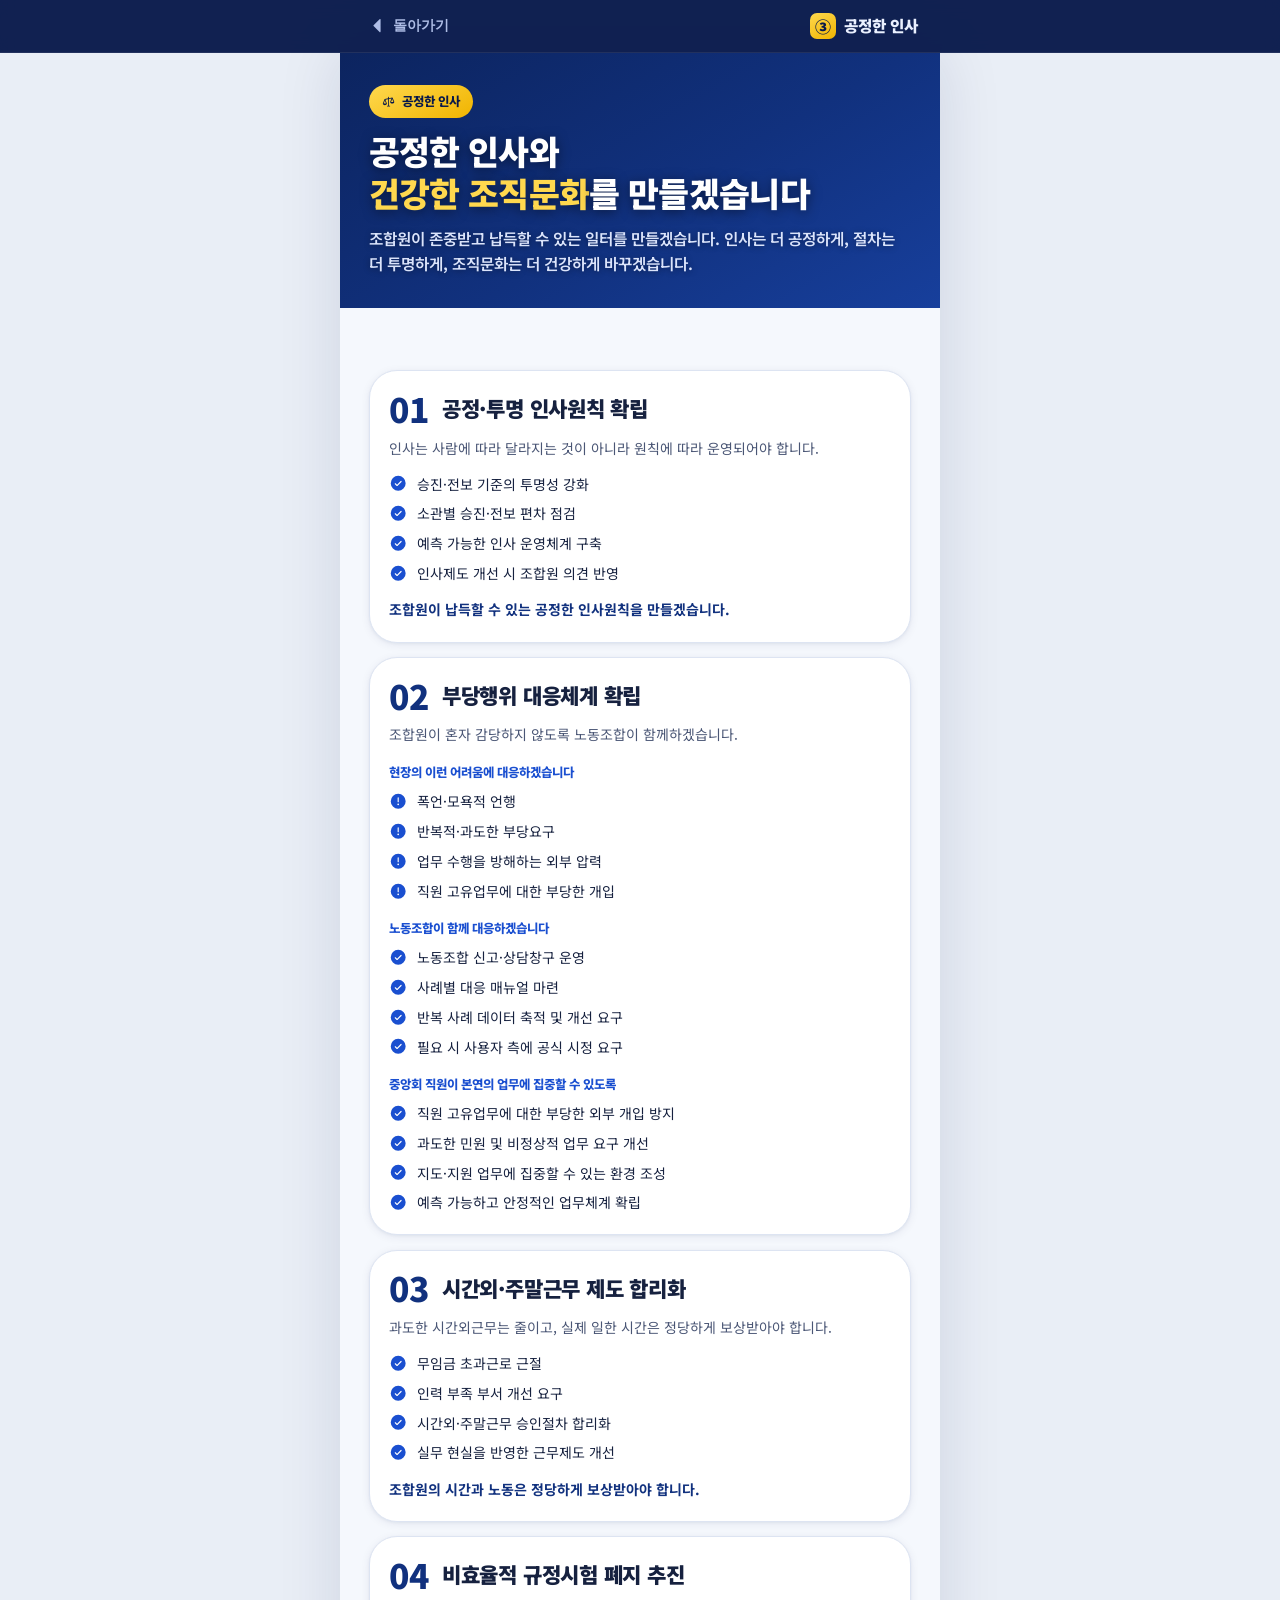
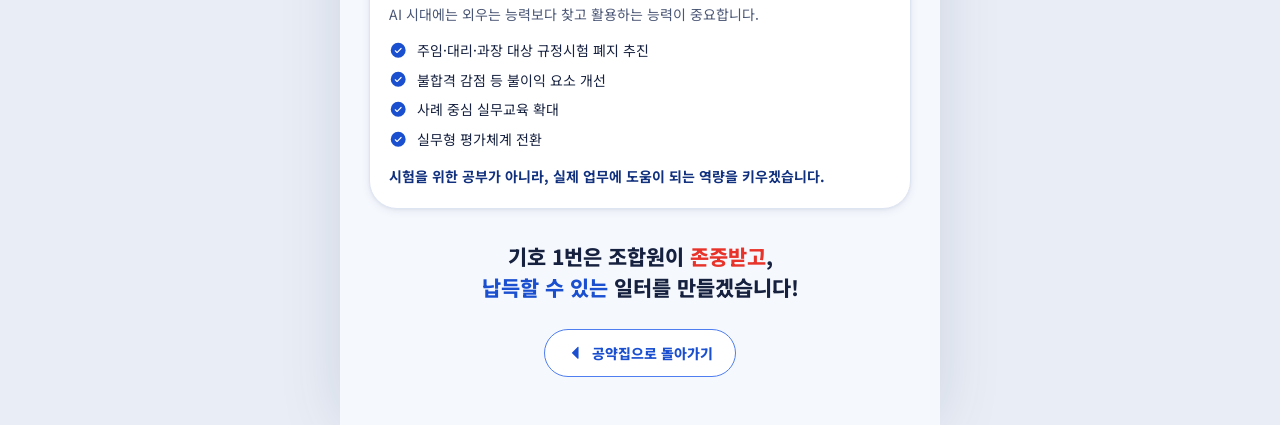
==== commit 78055760: "생활/성과 섹션 이미지 추가 및 콘텐츠 보강 - 신규 이미지: life-extra-4~6, record-extra-4 - content.js, pledgebook.css 및 전 H" ====
--- a/fair.html
+++ b/fair.html
@@ -7,16 +7,16 @@
 <link rel="preconnect" href="https://fonts.googleapis.com">
 <link rel="preconnect" href="https://fonts.gstatic.com" crossorigin>
 <link href="https://fonts.googleapis.com/css2?family=Noto+Sans+KR:wght@400;500;700;800;900&display=swap" rel="stylesheet">
-<link rel="stylesheet" href="styles/tokens.css">
-<link rel="stylesheet" href="styles/pledgebook.css">
-<link rel="stylesheet" href="styles/icons.css">
-<link rel="stylesheet" href="styles/detail.css">
+<link rel="stylesheet" href="styles/tokens.css?v=20260604">
+<link rel="stylesheet" href="styles/pledgebook.css?v=20260604">
+<link rel="stylesheet" href="styles/icons.css?v=20260604">
+<link rel="stylesheet" href="styles/detail.css?v=20260604">
 </head>
 <body>
 
 <header class="dbar">
   <div class="dbar__in">
-    <button class="dbar__back" onclick="history.length>1?history.back():location.href='index.html#pledges'"><i class="ic ic-caret-left"></i>돌아가기</button>
+    <button class="dbar__back" onclick="history.length>1?history.back():location.href='page-pledges.html'"><i class="ic ic-caret-left"></i>돌아가기</button>
     <span class="dbar__t"><span class="dbar__num">③</span>공정한 인사</span>
   </div>
 </header>
@@ -83,7 +83,7 @@
       <!-- 03 -->
       <article class="dcard">
         <div class="dcard__head"><span class="dcard__no">03</span><h3 class="dcard__title">시간외·주말근무 제도 합리화</h3></div>
-        <p class="dcard__lead">시간외근무를 줄이는 것이 목적이 아니라, 실제 일한 시간은 정당하게 인정받는 것이 중요합니다.</p>
+        <p class="dcard__lead">과도한 시간외근무는 줄이고, 실제 일한 시간은 정당하게 보상받아야 합니다.</p>
         <ul class="dchecks">
           <li><i class="ic ic-check-circle"></i><span>무임금 초과근로 근절</span></li>
           <li><i class="ic ic-check-circle"></i><span>인력 부족 부서 개선 요구</span></li>
@@ -108,26 +108,16 @@
     </div>
   </section>
 
-  <div class="dpromise">
-    <div class="dpromise__t">핵심 약속</div>
-    <ul class="dpromise__list">
-      <li><i class="ic ic-check-circle"></i><span>공정한 인사</span></li>
-      <li><i class="ic ic-check-circle"></i><span>건강한 조직문화</span></li>
-      <li><i class="ic ic-check-circle"></i><span>무임금 초과근로 근절</span></li>
-      <li><i class="ic ic-check-circle"></i><span>부당행위 대응체계 구축</span></li>
-      <li><i class="ic ic-check-circle"></i><span>AI 시대에 맞는 실무형 평가체계 전환</span></li>
-    </ul>
-  </div>
 
   <div class="dclose">
     <p>기호 1번은 조합원이 <span class="red">존중받고</span>,<br><span class="blue">납득할 수 있는</span> 일터를 만들겠습니다!</p>
   </div>
 
-  <div class="dback"><a href="index.html#pledges"><i class="ic ic-caret-left"></i>공약집으로 돌아가기</a></div>
+  <div class="dback"><a href="page-pledges.html"><i class="ic ic-caret-left"></i>공약집으로 돌아가기</a></div>
 
 </main>
 
-<script src="data/icons.js"></script>
+<script src="data/icons.js?v=20260604"></script>
 <script>
 (function(){var m=window.ICONS||{};document.querySelectorAll('i.ic').forEach(function(el){var c=[].slice.call(el.classList).find(function(x){return x.indexOf('ic-')===0;});if(c&&m[c.slice(3)])el.innerHTML='<svg viewBox="0 0 256 256" aria-hidden="true">'+m[c.slice(3)]+'</svg>';});})();
 </script>
--- a/styles/pledgebook.css
+++ b/styles/pledgebook.css
@@ -138,7 +138,8 @@
    Before / After
    --------------------------------------------------------------------- */
 .ba-grid { display: grid; grid-template-columns: repeat(2,1fr); gap: .7rem; }
-@media (max-width: 380px) { .ba-grid { grid-template-columns: 1fr; } }
+@media (max-width: 440px) { .ba-grid { grid-template-columns: 1fr; } }
+.ba-grid > article:last-child:nth-child(odd) { grid-column: 1 / -1; max-width: calc(50% - .35rem); margin-inline: auto; }
 .ba { background: var(--white); border: 1px solid var(--line); border-radius: var(--r-md); padding: 1rem; box-shadow: var(--sh-card); display: flex; flex-direction: column; gap: .7rem; }
 .ba__cat { display: inline-flex; align-items: center; gap: .35rem; font-size: var(--t-xs); font-weight: 700; color: var(--blue-600); }
 .ba__cat .ic { font-size: 1.05em; }
@@ -335,6 +336,13 @@
   @keyframes heroUp { from { opacity: 0; transform: translateY(16px); } to { opacity: 1; transform: none; } }
 }
 
+/* Page entrance animation */
+@keyframes pageIn { from { opacity: 0; transform: translateY(10px); } to { opacity: 1; transform: none; } }
+.app { animation: pageIn .28s ease both; }
+
+/* bnav as <a> links */
+.bnav__btn { text-decoration: none; -webkit-tap-highlight-color: transparent; }
+
 /* Desktop niceties */
 @media (min-width: 640px) {
   body { padding: 0; }
@@ -399,6 +407,16 @@
 .story__hero image-slot { width: 100%; aspect-ratio: 16/9; display: block; border-radius: var(--r-md); overflow: hidden; }
 .story__hero img { width: 100%; aspect-ratio: 16/9; object-fit: cover; display: block; border-radius: var(--r-md); }
 .story__hero figcaption { margin-top: .7rem; font-size: var(--t-xs); color: var(--ink-mute); text-align: center; }
+.story__hero-cap { display: block; margin-top: .65rem; font-size: var(--t-xs); color: var(--ink-soft); line-height: 1.6; word-break: keep-all; }
+.story__hero-cap small { color: var(--ink-mute); font-size: .92em; }
+.story__hero-date { display: inline-block; font-weight: 800; color: var(--blue-600); margin-right: .4rem; }
+.letter__img { margin-top: 1rem; }
+.letter__img img { width: 100%; border-radius: var(--r-md); display: block; object-fit: cover; }
+.record__photos { display: grid; grid-template-columns: repeat(2, 1fr); gap: .6rem; margin-top: 1.3rem; }
+.record__photos img { width: 100%; aspect-ratio: 4/3; object-fit: cover; border-radius: var(--r-md); display: block; }
+@media (max-width: 480px) { .record__photos { grid-template-columns: repeat(2, 1fr); } }
+.story__hero-extra { display: grid; grid-template-columns: 1fr 1fr; gap: .6rem; margin-top: .6rem; }
+.story__hero-extra img { width: 100%; aspect-ratio: 4/3; object-fit: cover; border-radius: var(--r-md); }
 .timeline { display: grid; gap: 0; margin-top: .4rem; }
 .tl { display: grid; grid-template-columns: auto 1fr; gap: 1rem; }
 .tl__rail { display: flex; flex-direction: column; align-items: center; }
@@ -448,6 +466,9 @@
 .succ__lead { display: grid; grid-template-columns: auto 1fr; gap: 1.1rem; align-items: center; background: var(--white); border: 1px solid var(--line); border-radius: var(--r-xl); padding: 1.2rem; box-shadow: var(--sh-card); margin-bottom: 1.3rem; }
 .succ__photo { width: 110px; flex: none; align-self: end; }
 .succ__photo img { width: 100%; display: block; filter: drop-shadow(0 8px 16px rgba(8,24,74,.2)); }
+.succ__photo--frame { width: 180px; align-self: center; }
+.succ__photo--frame img { aspect-ratio: 3 / 2; object-fit: cover; object-position: center center; border-radius: var(--r-lg); filter: none; box-shadow: var(--sh-card); }
+.succ__lead--inline { margin: .9rem 0 1.2rem; border: none; box-shadow: none; background: transparent; padding: 0; }
 .succ__meta .role { display: inline-block; font-size: var(--t-xs); font-weight: 700; color: #fff; background: var(--blue-600); padding: .25rem .7rem; border-radius: var(--r-pill); margin-bottom: .5rem; }
 .succ__meta .name { font-family: var(--font-head); font-weight: 900; font-size: 1.9rem; color: var(--navy-800); letter-spacing: -.01em; line-height: 1; }
 .succ__meta .name small { font-family: var(--font-body); font-weight: 500; font-size: .42em; color: var(--ink-mute); margin-left: .4rem; }
--- a/styles/detail.css
+++ b/styles/detail.css
@@ -69,6 +69,8 @@
 .dacts { display: grid; gap: .8rem; margin-top: 1.3rem; }
 .dact { background: var(--white); border: 1px solid var(--line); border-radius: var(--r-lg); overflow: hidden; box-shadow: var(--sh-card); }
 .dact img { width: 100%; aspect-ratio: 16/10; object-fit: cover; display: block; background: var(--blue-50); }
+.dact--duo .dact__imgs { display: grid; grid-template-columns: 1fr 1fr; gap: 2px; }
+.dact--duo .dact__imgs img { aspect-ratio: 4/3; }
 .dact__b { padding: .9rem 1rem 1rem; }
 .dact__t { font-weight: 800; font-size: var(--t-body); color: var(--ink); margin-bottom: .25rem; }
 .dact__c { font-size: var(--t-xs); color: var(--ink-soft); line-height: 1.55; word-break: keep-all; }
